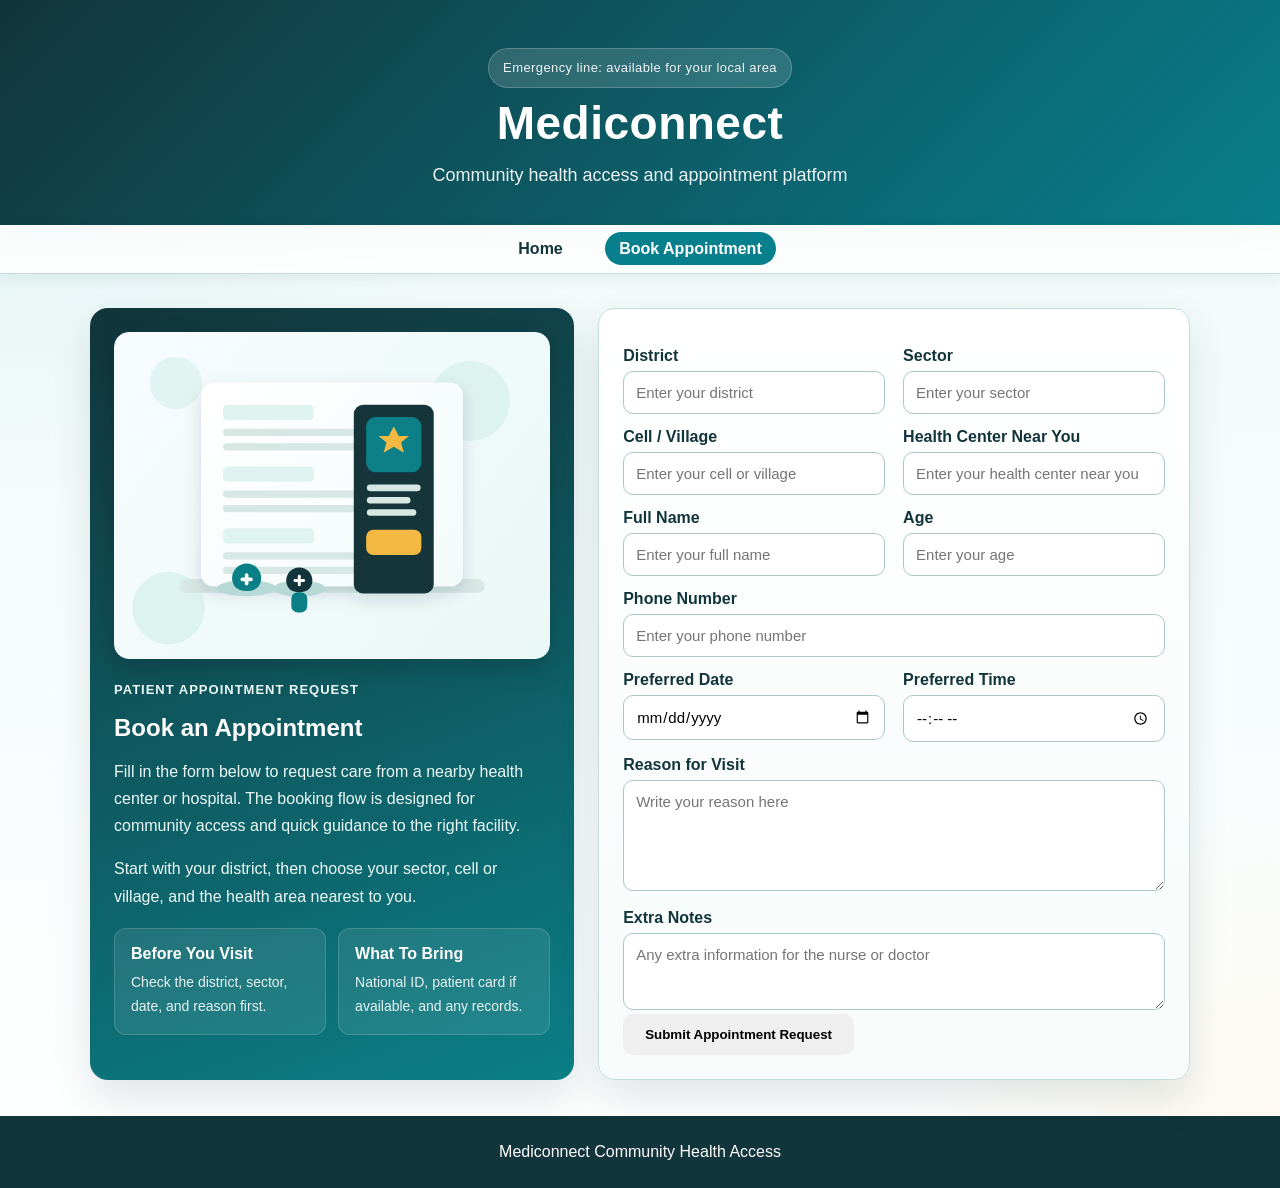
==== appointment.html @ f45f8a51 "Mediconnect final website" ====
<!DOCTYPE html>
<html lang="en">
<head>
  <meta charset="UTF-8">
  <meta name="viewport" content="width=device-width, initial-scale=1.0">
  <title>Mediconnect | Book Appointment</title>
  <link rel="stylesheet" href="style.css">
</head>
<body>
  <header class="site-header">
    <div class="header-top">
      <p class="emergency-line">Emergency line: available for your local area</p>
      <h1>Mediconnect</h1>
      <p>Community health access and appointment platform</p>
    </div>
  </header>

  <nav class="site-nav">
    <a href="index.html">Home</a>
    <a href="appointment.html" class="active">Book Appointment</a>
  </nav>

  <main>
    <section class="form-layout">
      <div class="form-visual">
        <img src="assets/appointment-medical.svg" alt="Appointment illustration" class="form-image">
        <div class="form-note">
          <p class="tagline">Patient appointment request</p>
          <h2>Book an Appointment</h2>
          <p>
            Fill in the form below to request care from a nearby health center
            or hospital. The booking flow is designed for community access and
            quick guidance to the right facility.
          </p>
          <p>
            Start with your district, then choose your sector, cell or village,
            and the health area nearest to you.
          </p>
          <div class="small-panels">
            <div class="small-panel">
              <h3>Before You Visit</h3>
              <p>Check the district, sector, date, and reason first.</p>
            </div>
            <div class="small-panel">
              <h3>What To Bring</h3>
              <p>National ID, patient card if available, and any records.</p>
            </div>
          </div>
        </div>
      </div>

      <form class="booking-form">
        <div class="form-row">
          <div>
            <label for="district">District</label>
            <input id="district" name="district" type="text" placeholder="Enter your district">
          </div>

          <div>
            <label for="sector">Sector</label>
            <input id="sector" name="sector" type="text" placeholder="Enter your sector">
          </div>
        </div>

        <div class="form-row">
          <div>
            <label for="cell">Cell / Village</label>
            <input id="cell" name="cell" type="text" placeholder="Enter your cell or village">
          </div>

          <div>
            <label for="area">Health Center Near You</label>
            <input id="area" name="area" type="text" placeholder="Enter your health center near you">
          </div>
        </div>

        <div class="form-row">
          <div>
            <label for="fullname">Full Name</label>
            <input id="fullname" name="fullname" type="text" placeholder="Enter your full name">
          </div>

          <div>
            <label for="age">Age</label>
            <input id="age" name="age" type="number" min="0" step="1" placeholder="Enter your age">
          </div>
        </div>

        <label for="phone">Phone Number</label>
        <input id="phone" name="phone" type="tel" placeholder="Enter your phone number">

        <div class="form-row">
          <div>
            <label for="date">Preferred Date</label>
            <input id="date" name="date" type="date">
          </div>

          <div>
            <label for="time">Preferred Time</label>
            <input id="time" name="time" type="time">
          </div>
        </div>

        <label for="reason">Reason for Visit</label>
        <textarea id="reason" name="reason" rows="5" placeholder="Write your reason here"></textarea>

        <label for="notes">Extra Notes</label>
        <textarea id="notes" name="notes" rows="3" placeholder="Any extra information for the nurse or doctor"></textarea>

        <button type="submit">Submit Appointment Request</button>
      </form>
    </section>
  </main>

  <footer>
    <p>Mediconnect Community Health Access</p>
  </footer>
</body>
</html>
---- style.css ----
:root {
  --primary: #087f8c;
  --primary-dark: #12343b;
  --accent: #f4b942;
  --page-bg: #edf8f7;
  --soft-bg: #f7fcfb;
  --border: #c7dddd;
  --text: #1d2f33;
  --muted: #53686c;
  --white: #ffffff;
  --shadow: 0 18px 40px rgba(18, 52, 59, 0.12);
}

* {
  box-sizing: border-box;
}

html {
  scroll-behavior: smooth;
}

body {
  margin: 0;
  font-family: Arial, sans-serif;
  color: var(--text);
  background:
    radial-gradient(circle at top left, rgba(8, 127, 140, 0.08), transparent 30%),
    radial-gradient(circle at bottom right, rgba(244, 185, 66, 0.08), transparent 22%),
    linear-gradient(180deg, #eefaf9 0%, #ffffff 100%);
}

.site-header {
  background: linear-gradient(135deg, var(--primary-dark), var(--primary));
  color: var(--white);
  text-align: center;
  padding: 38px 20px 34px;
  box-shadow: 0 12px 30px rgba(18, 52, 59, 0.16);
}

.header-top {
  width: 90%;
  max-width: 1100px;
  margin: auto;
}

.site-header h1 {
  margin: 8px 0 0;
  font-size: 46px;
  letter-spacing: 0.5px;
}

.site-header p {
  margin: 10px 0 0;
  font-size: 18px;
  color: rgba(255, 255, 255, 0.92);
}

.emergency-line {
  display: inline-block;
  margin: 0;
  padding: 8px 14px;
  background: rgba(255, 255, 255, 0.14);
  border: 1px solid rgba(255, 255, 255, 0.2);
  border-radius: 999px;
  font-size: 13px !important;
  letter-spacing: 0.4px;
}

.site-nav {
  background: rgba(255, 255, 255, 0.86);
  backdrop-filter: blur(10px);
  border-bottom: 1px solid var(--border);
  text-align: center;
  padding: 15px;
  box-shadow: 0 4px 14px rgba(18, 52, 59, 0.08);
  position: sticky;
  top: 0;
  z-index: 10;
}

.site-nav a {
  color: var(--primary-dark);
  text-decoration: none;
  font-weight: bold;
  margin: 0 12px;
  padding: 8px 14px;
  border-radius: 20px;
  transition: background-color 0.2s ease, color 0.2s ease;
}

.site-nav a:hover,
.site-nav .active {
  color: var(--white);
  background: var(--primary);
}

main {
  width: 90%;
  max-width: 1100px;
  margin: 34px auto;
}

.hero {
  display: grid;
  grid-template-columns: 1.5fr 1fr;
  gap: 24px;
  align-items: stretch;
  margin-bottom: 28px;
}

.hero-text,
.hero-box,
.content-section,
.form-section {
  background: var(--white);
  border: 1px solid var(--border);
  border-radius: 18px;
  box-shadow: var(--shadow);
}

.hero-text {
  padding: 36px;
}

.hero-text h2 {
  font-size: 38px;
  line-height: 1.12;
  margin: 0 0 18px;
  color: var(--primary-dark);
}

.hero-text p {
  font-size: 16px;
}

.hero-box {
  padding: 24px;
  border-radius: 18px;
  background: linear-gradient(160deg, #12343b, #0b7f86);
  color: var(--white);
}

.hero-image {
  width: 100%;
  display: block;
  border-radius: 14px;
  margin-bottom: 18px;
  box-shadow: 0 10px 24px rgba(0, 0, 0, 0.18);
}

.hero-box h3 {
  margin: 0 0 12px;
  font-size: 24px;
}

.hero-box ul {
  margin: 0;
  padding-left: 20px;
  line-height: 1.9;
}

.hero-box li {
  color: #f1fbfa;
}

.tagline {
  color: var(--primary);
  font-weight: bold;
  text-transform: uppercase;
  font-size: 13px;
  letter-spacing: 1px;
}

.hero-actions {
  display: flex;
  gap: 12px;
  flex-wrap: wrap;
  margin-top: 22px;
}

p {
  line-height: 1.7;
  color: var(--muted);
}

.button,
.secondary-button,
button {
  display: inline-block;
  border: none;
  border-radius: 10px;
  padding: 13px 22px;
  font-weight: bold;
  text-decoration: none;
  cursor: pointer;
  transition: transform 0.15s ease, background-color 0.2s ease, color 0.2s ease, box-shadow 0.2s ease;
}

.button {
  background: var(--primary);
  color: var(--white);
  box-shadow: 0 10px 20px rgba(8, 127, 140, 0.22);
}

.secondary-button {
  background: transparent;
  color: var(--primary-dark);
  border: 1px solid var(--border);
}

.button:hover,
button:hover,
.secondary-button:hover {
  transform: translateY(-1px);
}

.button:hover,
button:hover {
  background: var(--primary-dark);
  color: var(--white);
  box-shadow: 0 12px 22px rgba(18, 52, 59, 0.18);
}

.secondary-button:hover {
  background: var(--soft-bg);
}

.cards-section,
.content-section,
.form-section {
  padding: 30px;
  margin-bottom: 28px;
}

.cards-section h2,
.content-section h2 {
  margin-top: 0;
}

.card-grid {
  display: grid;
  grid-template-columns: repeat(3, 1fr);
  gap: 18px;
}

.info-card {
  background: linear-gradient(180deg, var(--soft-bg), #ffffff);
  border: 1px solid var(--border);
  border-left: 5px solid var(--primary);
  border-radius: 14px;
  padding: 20px;
  box-shadow: 0 10px 24px rgba(18, 52, 59, 0.06);
}

.info-card h3 {
  margin-top: 0;
  color: var(--primary-dark);
}

.steps-grid,
.care-grid,
.help-grid,
.tip-grid,
.notice-grid {
  display: grid;
  grid-template-columns: repeat(3, 1fr);
  gap: 18px;
  margin-top: 18px;
}

.tip-grid {
  grid-template-columns: repeat(4, 1fr);
}

.steps-grid {
  grid-template-columns: repeat(4, 1fr);
}

.care-grid {
  grid-template-columns: repeat(4, 1fr);
}

.help-card,
.step-card,
.care-card,
.tip-card,
.notice-card {
  background: linear-gradient(180deg, var(--soft-bg), #ffffff);
  border: 1px solid var(--border);
  border-radius: 14px;
  padding: 20px;
  box-shadow: 0 10px 24px rgba(18, 52, 59, 0.06);
}

.step-card {
  position: relative;
  padding-top: 22px;
}

.step-card span {
  display: inline-flex;
  width: 34px;
  height: 34px;
  align-items: center;
  justify-content: center;
  border-radius: 50%;
  background: var(--primary);
  color: var(--white);
  font-weight: bold;
  margin-bottom: 14px;
}

.care-card {
  border-top: 4px solid var(--accent);
}

.help-card.accent {
  background: linear-gradient(160deg, #12343b, #0b7f86);
  color: var(--white);
}

.help-label {
  margin: 0 0 10px;
  text-transform: uppercase;
  letter-spacing: 0.6px;
  font-size: 12px;
  font-weight: bold;
  color: var(--accent);
}

.help-card.accent .help-label,
.help-card.accent h3,
.help-card.accent p {
  color: var(--white);
}

.category-row {
  display: flex;
  flex-wrap: wrap;
  gap: 12px;
  margin-top: 18px;
}

.category-pill {
  padding: 11px 16px;
  border-radius: 999px;
  background: var(--soft-bg);
  border: 1px solid var(--border);
  color: var(--primary-dark);
  font-weight: bold;
}

.faq-list {
  display: grid;
  gap: 12px;
  margin-top: 18px;
}

.faq-list details {
  background: var(--soft-bg);
  border: 1px solid var(--border);
  border-radius: 12px;
  padding: 16px 18px;
}

.faq-list summary {
  cursor: pointer;
  font-weight: bold;
  color: var(--primary-dark);
}

.faq-list p {
  margin-bottom: 0;
}

.contact-strip {
  display: grid;
  grid-template-columns: 1fr 1fr;
  gap: 18px;
  background: linear-gradient(135deg, #12343b, #0b7f86);
  color: var(--white);
  padding: 30px;
  border-radius: 18px;
  margin-bottom: 28px;
  box-shadow: var(--shadow);
}

.contact-strip h2,
.contact-strip p {
  color: var(--white);
}

table {
  width: 100%;
  border-collapse: collapse;
  margin-top: 15px;
  background: var(--white);
  overflow: hidden;
  border-radius: 12px;
}

th {
  background: var(--primary);
  color: var(--white);
}

th,
td {
  border: 1px solid var(--border);
  padding: 12px;
  text-align: left;
  vertical-align: top;
}

tr:nth-child(even) {
  background: var(--soft-bg);
}

.form-layout {
  display: grid;
  grid-template-columns: 0.9fr 1.1fr;
  gap: 24px;
}

.form-visual {
  background: linear-gradient(160deg, #12343b, #0b7f86);
  border-radius: 18px;
  padding: 24px;
  color: var(--white);
  box-shadow: var(--shadow);
}

.form-image {
  width: 100%;
  display: block;
  margin-bottom: 20px;
  border-radius: 14px;
  box-shadow: 0 10px 24px rgba(0, 0, 0, 0.18);
}

.form-note h2 {
  color: var(--white);
  margin: 0 0 12px;
}

.form-note p {
  color: #edf9f8;
}

.small-panels {
  display: grid;
  grid-template-columns: 1fr 1fr;
  gap: 12px;
  margin-top: 18px;
}

.small-panel {
  background: rgba(255, 255, 255, 0.09);
  border: 1px solid rgba(255, 255, 255, 0.15);
  border-radius: 12px;
  padding: 16px;
}

.small-panel h3 {
  margin: 0 0 8px;
  color: var(--white);
  font-size: 16px;
}

.small-panel p {
  margin: 0;
  color: rgba(255, 255, 255, 0.9);
  font-size: 14px;
}

.booking-form {
  margin-top: 0;
  background: linear-gradient(180deg, #ffffff, var(--soft-bg));
  padding: 24px;
  border-radius: 16px;
  border: 1px solid var(--border);
  box-shadow: var(--shadow);
}

.form-row {
  display: grid;
  grid-template-columns: 1fr 1fr;
  gap: 18px;
}

label {
  display: block;
  margin: 14px 0 6px;
  color: var(--primary-dark);
  font-weight: bold;
}

input,
select,
textarea {
  width: 100%;
  border: 1px solid #a9c8c8;
  border-radius: 10px;
  padding: 12px;
  font-family: Arial, sans-serif;
  font-size: 15px;
  background: var(--white);
}

input:focus,
select:focus,
textarea:focus {
  outline: none;
  border-color: var(--primary);
  box-shadow: 0 0 0 3px rgba(8, 127, 140, 0.12);
}

footer {
  background: var(--primary-dark);
  color: var(--white);
  text-align: center;
  padding: 22px;
  margin-top: 36px;
}

footer p {
  color: var(--white);
  margin: 0;
}

@media (max-width: 900px) {
  .hero,
  .card-grid,
  .steps-grid,
  .care-grid,
  .help-grid,
  .tip-grid,
  .notice-grid,
  .form-layout,
  .contact-strip,
  .small-panels,
  .form-row {
    grid-template-columns: 1fr;
  }

  .hero-text h2 {
    font-size: 30px;
  }

  .site-header h1 {
    font-size: 36px;
  }
}

@media (max-width: 600px) {
  main {
    width: 94%;
  }

  .hero-text,
  .hero-box,
  .cards-section,
  .content-section,
  .form-section,
  .booking-form,
  .form-visual,
  .contact-strip {
    padding: 18px;
  }

  .site-nav a {
    display: inline-block;
    margin: 6px 6px;
  }

  table {
    font-size: 13px;
  }

  th,
  td {
    padding: 8px;
  }
}
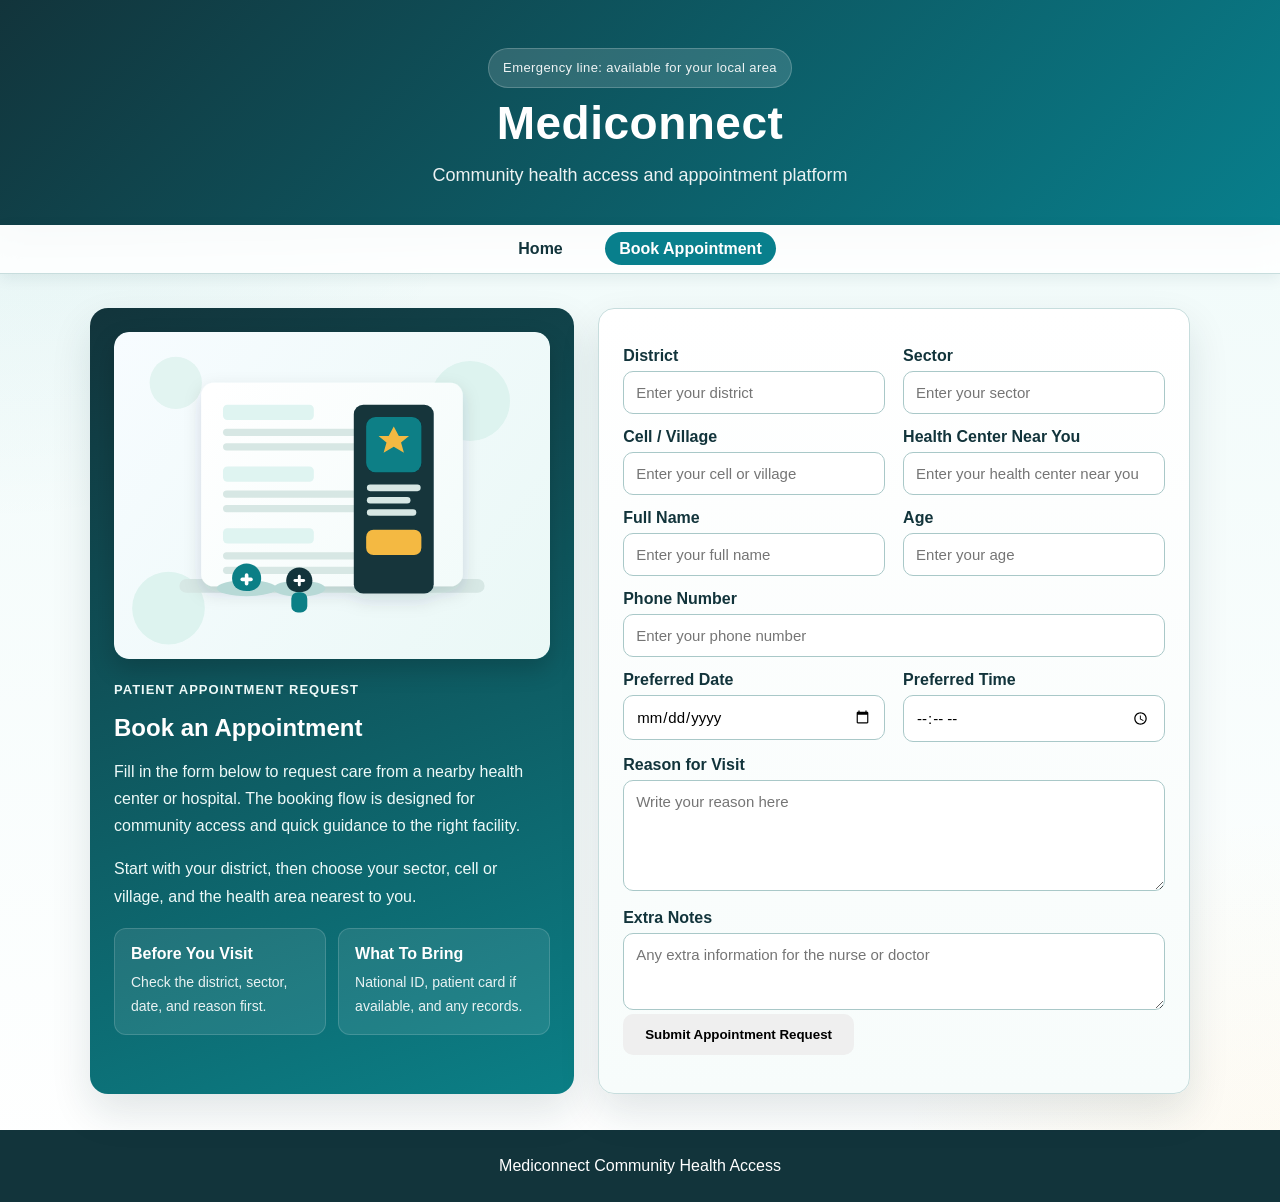
==== commit 83152be5: "Add appointment form validation" ====
--- a/appointment.html
+++ b/appointment.html
@@ -49,65 +49,66 @@
         </div>
       </div>
 
-      <form class="booking-form">
+      <form id="appointmentForm" class="booking-form">
         <div class="form-row">
           <div>
             <label for="district">District</label>
-            <input id="district" name="district" type="text" placeholder="Enter your district">
+            <input id="district" name="district" type="text" placeholder="Enter your district" required>
           </div>
 
           <div>
             <label for="sector">Sector</label>
-            <input id="sector" name="sector" type="text" placeholder="Enter your sector">
+            <input id="sector" name="sector" type="text" placeholder="Enter your sector" required>
           </div>
         </div>
 
         <div class="form-row">
           <div>
             <label for="cell">Cell / Village</label>
-            <input id="cell" name="cell" type="text" placeholder="Enter your cell or village">
+            <input id="cell" name="cell" type="text" placeholder="Enter your cell or village" required>
           </div>
 
           <div>
             <label for="area">Health Center Near You</label>
-            <input id="area" name="area" type="text" placeholder="Enter your health center near you">
+            <input id="area" name="area" type="text" placeholder="Enter your health center near you" required>
           </div>
         </div>
 
         <div class="form-row">
           <div>
             <label for="fullname">Full Name</label>
-            <input id="fullname" name="fullname" type="text" placeholder="Enter your full name">
+            <input id="fullname" name="fullname" type="text" placeholder="Enter your full name" required>
           </div>
 
           <div>
             <label for="age">Age</label>
-            <input id="age" name="age" type="number" min="0" step="1" placeholder="Enter your age">
+            <input id="age" name="age" type="number" min="1" max="120" step="1" placeholder="Enter your age" required>
           </div>
         </div>
 
         <label for="phone">Phone Number</label>
-        <input id="phone" name="phone" type="tel" placeholder="Enter your phone number">
+        <input id="phone" name="phone" type="tel" placeholder="Enter your phone number" required>
 
         <div class="form-row">
           <div>
             <label for="date">Preferred Date</label>
-            <input id="date" name="date" type="date">
+            <input id="date" name="date" type="date" required>
           </div>
 
           <div>
             <label for="time">Preferred Time</label>
-            <input id="time" name="time" type="time">
+            <input id="time" name="time" type="time" required>
           </div>
         </div>
 
         <label for="reason">Reason for Visit</label>
-        <textarea id="reason" name="reason" rows="5" placeholder="Write your reason here"></textarea>
+        <textarea id="reason" name="reason" rows="5" placeholder="Write your reason here" required></textarea>
 
         <label for="notes">Extra Notes</label>
         <textarea id="notes" name="notes" rows="3" placeholder="Any extra information for the nurse or doctor"></textarea>
 
         <button type="submit">Submit Appointment Request</button>
+        <p id="formMessage" class="form-message" aria-live="polite"></p>
       </form>
     </section>
   </main>
@@ -115,5 +116,6 @@
   <footer>
     <p>Mediconnect Community Health Access</p>
   </footer>
+  <script src="script.js"></script>
 </body>
 </html>
--- a/style.css
+++ b/style.css
@@ -480,6 +480,11 @@
   border-radius: 16px;
   border: 1px solid var(--border);
   box-shadow: var(--shadow);
+}
+
+.form-message {
+  margin: 14px 0 0;
+  font-weight: bold;
 }
 
 .form-row {
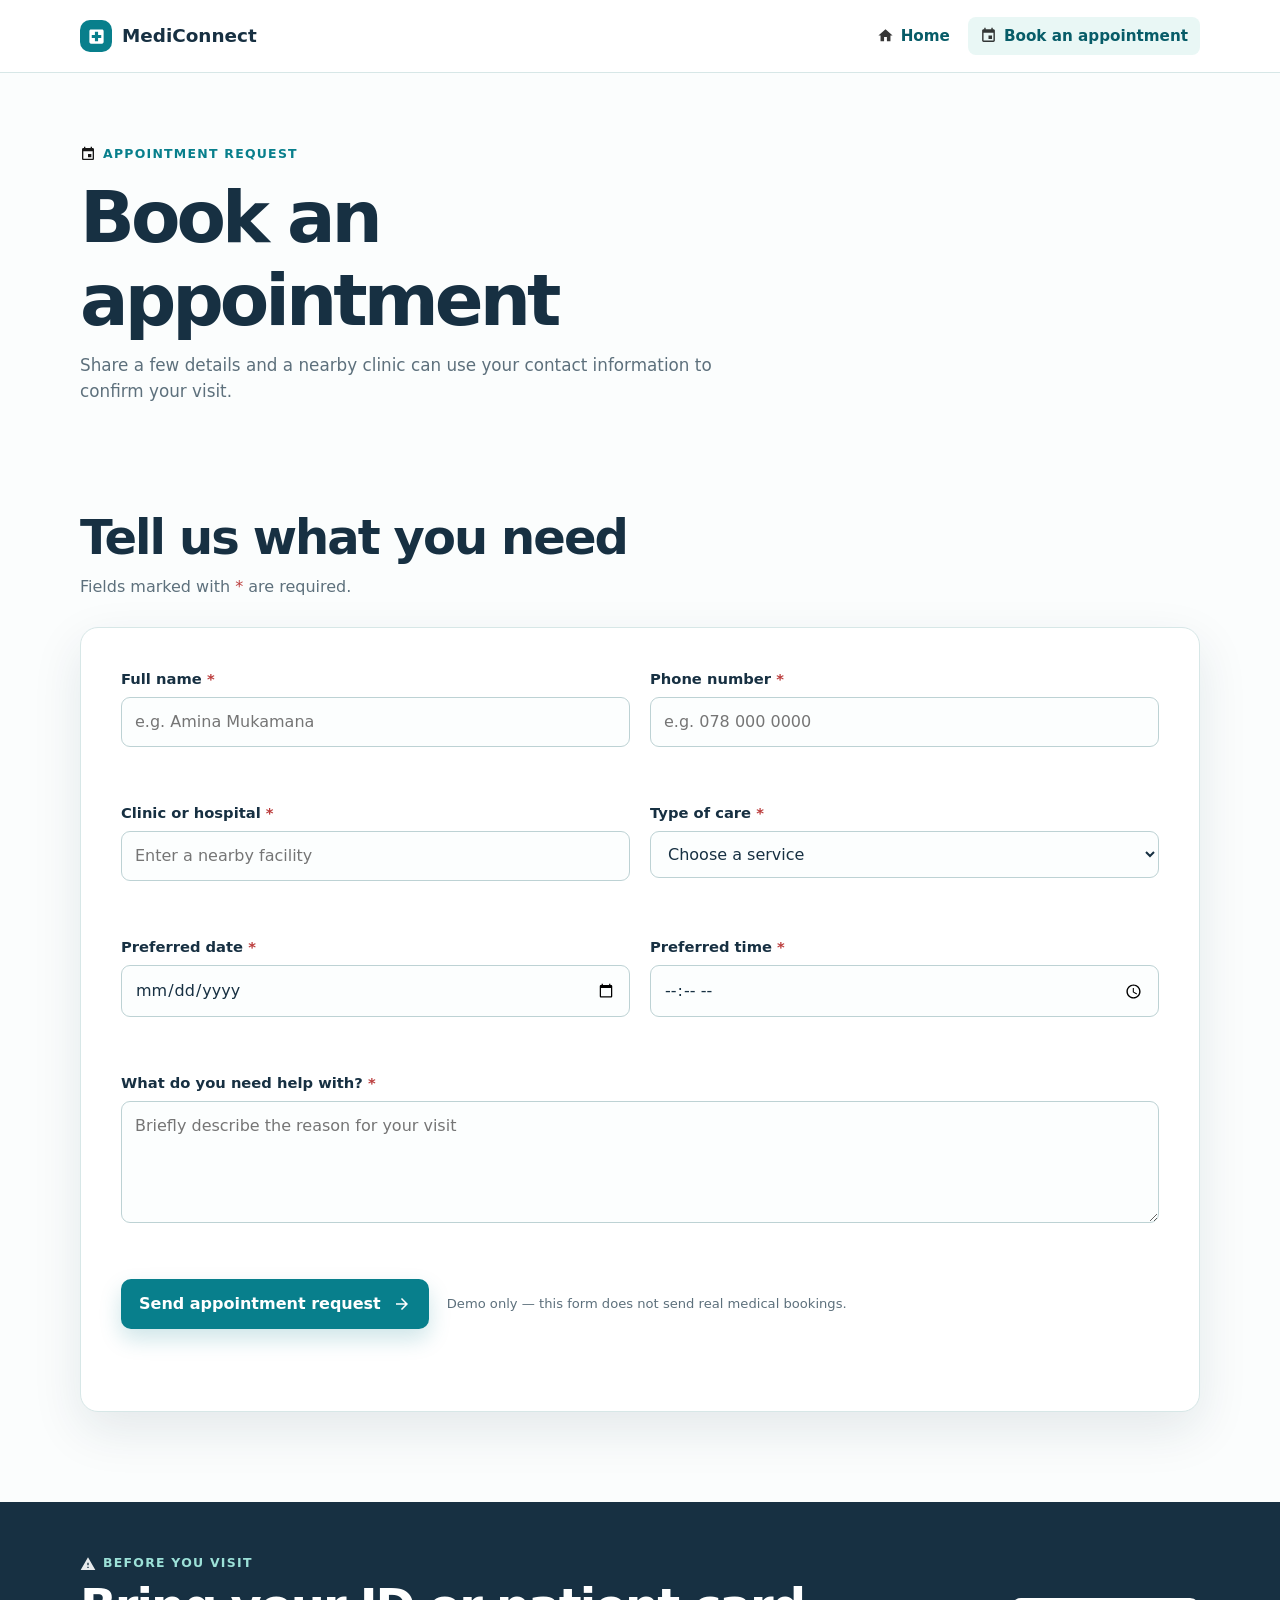
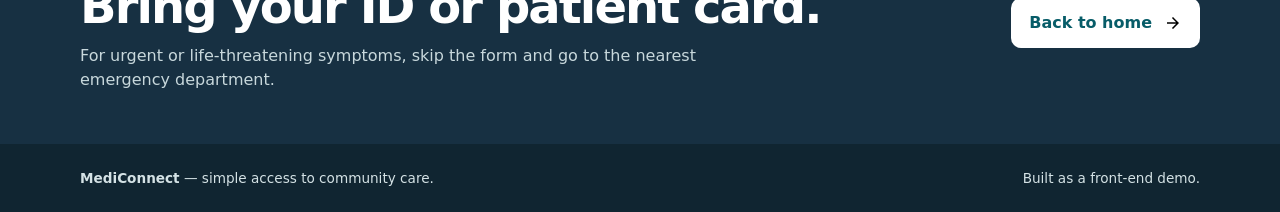
==== commit ea5a364d: "Initial commit" ====
--- a/appointment.html
+++ b/appointment.html
@@ -3,119 +3,149 @@
 <head>
   <meta charset="UTF-8">
   <meta name="viewport" content="width=device-width, initial-scale=1.0">
-  <title>Mediconnect | Book Appointment</title>
+  <meta name="description" content="Request a community healthcare appointment with MediConnect.">
+  <title>MediConnect | Book an appointment</title>
   <link rel="stylesheet" href="style.css">
 </head>
 <body>
   <header class="site-header">
-    <div class="header-top">
-      <p class="emergency-line">Emergency line: available for your local area</p>
-      <h1>Mediconnect</h1>
-      <p>Community health access and appointment platform</p>
-    </div>
+    <nav class="nav container" aria-label="Main navigation">
+      <a class="brand" href="index.html" aria-label="MediConnect home">
+        <span class="brand-mark" aria-hidden="true"><img src="assets/icons/medical.svg" alt="" class="brand-icon"></span>
+        <span>MediConnect</span>
+      </a>
+      <div class="nav-actions">
+        <a class="nav-link" href="index.html"><img src="assets/icons/home.svg" alt="" class="nav-icon">Home</a>
+        <a class="nav-link active" href="appointment.html" aria-current="page"><img src="assets/icons/calendar.svg" alt="" class="nav-icon">Book an appointment</a>
+      </div>
+    </nav>
   </header>
 
-  <nav class="site-nav">
-    <a href="index.html">Home</a>
-    <a href="appointment.html" class="active">Book Appointment</a>
-  </nav>
+  <main>
+    <section class="page-intro container">
+      <p class="eyebrow"><img src="assets/icons/calendar.svg" alt="" class="eyebrow-icon">Appointment request</p>
+      <h1>Book an appointment</h1>
+      <p>Share a few details and a nearby clinic can use your contact information to confirm your visit.</p>
+    </section>
 
-  <main>
-    <section class="form-layout">
-      <div class="form-visual">
-        <img src="assets/appointment-medical.svg" alt="Appointment illustration" class="form-image">
-        <div class="form-note">
-          <p class="tagline">Patient appointment request</p>
-          <h2>Book an Appointment</h2>
-          <p>
-            Fill in the form below to request care from a nearby health center
-            or hospital. The booking flow is designed for community access and
-            quick guidance to the right facility.
-          </p>
-          <p>
-            Start with your district, then choose your sector, cell or village,
-            and the health area nearest to you.
-          </p>
-          <div class="small-panels">
-            <div class="small-panel">
-              <h3>Before You Visit</h3>
-              <p>Check the district, sector, date, and reason first.</p>
-            </div>
-            <div class="small-panel">
-              <h3>What To Bring</h3>
-              <p>National ID, patient card if available, and any records.</p>
-            </div>
-          </div>
-        </div>
+    <section class="booking-section container" aria-labelledby="booking-title">
+      <div class="section-heading">
+        <h2 id="booking-title">Tell us what you need</h2>
+        <p>Fields marked with <span aria-hidden="true">*</span> are required.</p>
       </div>
 
-      <form id="appointmentForm" class="booking-form">
-        <div class="form-row">
-          <div>
-            <label for="district">District</label>
-            <input id="district" name="district" type="text" placeholder="Enter your district" required>
+      <form id="appointmentForm" class="booking-form" novalidate>
+        <div class="form-grid">
+          <div class="field">
+            <label for="fullName">Full name <span aria-hidden="true">*</span></label>
+            <input id="fullName" name="fullName" type="text" autocomplete="name" placeholder="e.g. Amina Mukamana" required>
+            <span class="error-text"></span>
           </div>
 
-          <div>
-            <label for="sector">Sector</label>
-            <input id="sector" name="sector" type="text" placeholder="Enter your sector" required>
+          <div class="field">
+            <label for="phone">Phone number <span aria-hidden="true">*</span></label>
+            <input id="phone" name="phone" type="tel" autocomplete="tel" placeholder="e.g. 078 000 0000" required>
+            <span class="error-text"></span>
+          </div>
+
+          <div class="field">
+            <label for="facility">Clinic or hospital <span aria-hidden="true">*</span></label>
+            <input id="facility" name="facility" type="text" placeholder="Enter a nearby facility" required>
+            <span class="error-text"></span>
+          </div>
+
+          <div class="field">
+            <label for="service">Type of care <span aria-hidden="true">*</span></label>
+            <select id="service" name="service" required>
+              <option value="">Choose a service</option>
+              <option>General consultation</option>
+              <option>Child health</option>
+              <option>Maternal care</option>
+              <option>Vaccination</option>
+              <option>Follow-up visit</option>
+            </select>
+            <span class="error-text"></span>
+          </div>
+
+          <div class="field">
+            <label for="date">Preferred date <span aria-hidden="true">*</span></label>
+            <input id="date" name="date" type="date" required>
+            <span class="error-text"></span>
+          </div>
+
+          <div class="field">
+            <label for="time">Preferred time <span aria-hidden="true">*</span></label>
+            <input id="time" name="time" type="time" required>
+            <span class="error-text"></span>
           </div>
         </div>
 
-        <div class="form-row">
-          <div>
-            <label for="cell">Cell / Village</label>
-            <input id="cell" name="cell" type="text" placeholder="Enter your cell or village" required>
-          </div>
-
-          <div>
-            <label for="area">Health Center Near You</label>
-            <input id="area" name="area" type="text" placeholder="Enter your health center near you" required>
-          </div>
+        <div class="field">
+          <label for="reason">What do you need help with? <span aria-hidden="true">*</span></label>
+          <textarea id="reason" name="reason" rows="4" placeholder="Briefly describe the reason for your visit" required></textarea>
+          <span class="error-text"></span>
         </div>
 
-        <div class="form-row">
-          <div>
-            <label for="fullname">Full Name</label>
-            <input id="fullname" name="fullname" type="text" placeholder="Enter your full name" required>
-          </div>
+        <div class="form-footer">
+          <button class="button button-primary" type="submit">Send appointment request <img src="assets/icons/arrow.svg" alt="" class="button-icon"></button>
+          <p class="demo-note">Demo only — this form does not send real medical bookings.</p>
+        </div>
+        <p id="formMessage" class="form-message" role="status" aria-live="polite"></p>
+      </form>
+    </section>
 
-          <div>
-            <label for="age">Age</label>
-            <input id="age" name="age" type="number" min="1" max="120" step="1" placeholder="Enter your age" required>
-          </div>
+    <section class="help-section" aria-labelledby="help-title">
+      <div class="container help-content">
+        <div>
+          <p class="eyebrow"><img src="assets/icons/warning.svg" alt="" class="eyebrow-icon">Before you visit</p>
+          <h2 id="help-title">Bring your ID or patient card.</h2>
+          <p>For urgent or life-threatening symptoms, skip the form and go to the nearest emergency department.</p>
         </div>
-
-        <label for="phone">Phone Number</label>
-        <input id="phone" name="phone" type="tel" placeholder="Enter your phone number" required>
-
-        <div class="form-row">
-          <div>
-            <label for="date">Preferred Date</label>
-            <input id="date" name="date" type="date" required>
-          </div>
-
-          <div>
-            <label for="time">Preferred Time</label>
-            <input id="time" name="time" type="time" required>
-          </div>
-        </div>
-
-        <label for="reason">Reason for Visit</label>
-        <textarea id="reason" name="reason" rows="5" placeholder="Write your reason here" required></textarea>
-
-        <label for="notes">Extra Notes</label>
-        <textarea id="notes" name="notes" rows="3" placeholder="Any extra information for the nurse or doctor"></textarea>
-
-        <button type="submit">Submit Appointment Request</button>
-        <p id="formMessage" class="form-message" aria-live="polite"></p>
-      </form>
+        <a class="button button-light" href="index.html">Back to home <img src="assets/icons/arrow.svg" alt="" class="button-icon"></a>
+      </div>
     </section>
   </main>
 
-  <footer>
-    <p>Mediconnect Community Health Access</p>
+  <footer class="site-footer">
+    <div class="container footer-content">
+      <p><strong>MediConnect</strong> — simple access to community care.</p>
+      <p>Built as a front-end demo.</p>
+    </div>
   </footer>
+
+  <div id="successModal" class="modal" role="dialog" aria-modal="true" aria-labelledby="modalTitle" hidden>
+    <div class="modal-backdrop"></div>
+    <div class="modal-content">
+      <div class="modal-header">
+        <div class="modal-success-icon">
+          <img src="assets/icons/check.svg" alt="Success" class="success-icon-svg">
+        </div>
+        <h2 id="modalTitle">Request Received!</h2>
+      </div>
+      <div class="modal-body">
+        <p>Thank you, <span id="summaryName" class="summary-highlight"></span>. Your appointment request has been recorded.</p>
+        <div class="appointment-summary">
+          <div class="summary-item">
+            <span class="summary-label">Clinic/Hospital</span>
+            <span class="summary-value" id="summaryFacility"></span>
+          </div>
+          <div class="summary-item">
+            <span class="summary-label">Type of Care</span>
+            <span class="summary-value" id="summaryService"></span>
+          </div>
+          <div class="summary-item">
+            <span class="summary-label">Date &amp; Time</span>
+            <span class="summary-value" id="summaryDateTime"></span>
+          </div>
+        </div>
+        <p class="modal-note">The clinic can use your phone number <strong id="summaryPhone"></strong> to contact and confirm your visit.</p>
+      </div>
+      <div class="modal-footer">
+        <button id="closeModalBtn" class="button button-primary" type="button">Got it</button>
+      </div>
+    </div>
+  </div>
+
   <script src="script.js"></script>
 </body>
 </html>
--- a/style.css
+++ b/style.css
@@ -1,14 +1,12 @@
 :root {
+  --ink: #173042;
+  --muted: #5d707c;
   --primary: #087f8c;
-  --primary-dark: #12343b;
-  --accent: #f4b942;
-  --page-bg: #edf8f7;
-  --soft-bg: #f7fcfb;
-  --border: #c7dddd;
-  --text: #1d2f33;
-  --muted: #53686c;
+  --primary-dark: #075c68;
+  --mint: #e9f7f5;
+  --line: #d7e7e7;
   --white: #ffffff;
-  --shadow: 0 18px 40px rgba(18, 52, 59, 0.12);
+  --shadow: 0 18px 50px rgba(23, 48, 66, 0.1);
 }
 
 * {
@@ -21,569 +19,751 @@
 
 body {
   margin: 0;
-  font-family: Arial, sans-serif;
-  color: var(--text);
-  background:
-    radial-gradient(circle at top left, rgba(8, 127, 140, 0.08), transparent 30%),
-    radial-gradient(circle at bottom right, rgba(244, 185, 66, 0.08), transparent 22%),
-    linear-gradient(180deg, #eefaf9 0%, #ffffff 100%);
+  color: var(--ink);
+  background: #fbfdfd;
+  font-family: Inter, ui-sans-serif, system-ui, -apple-system, BlinkMacSystemFont, "Segoe UI", sans-serif;
+  line-height: 1.5;
+}
+
+a {
+  color: inherit;
+}
+
+.container {
+  width: min(1120px, calc(100% - 40px));
+  margin: 0 auto;
 }
 
 .site-header {
-  background: linear-gradient(135deg, var(--primary-dark), var(--primary));
-  color: var(--white);
-  text-align: center;
-  padding: 38px 20px 34px;
-  box-shadow: 0 12px 30px rgba(18, 52, 59, 0.16);
-}
-
-.header-top {
-  width: 90%;
-  max-width: 1100px;
-  margin: auto;
-}
-
-.site-header h1 {
-  margin: 8px 0 0;
-  font-size: 46px;
-  letter-spacing: 0.5px;
-}
-
-.site-header p {
-  margin: 10px 0 0;
-  font-size: 18px;
-  color: rgba(255, 255, 255, 0.92);
-}
-
-.emergency-line {
-  display: inline-block;
-  margin: 0;
-  padding: 8px 14px;
-  background: rgba(255, 255, 255, 0.14);
-  border: 1px solid rgba(255, 255, 255, 0.2);
-  border-radius: 999px;
-  font-size: 13px !important;
-  letter-spacing: 0.4px;
-}
-
-.site-nav {
-  background: rgba(255, 255, 255, 0.86);
-  backdrop-filter: blur(10px);
-  border-bottom: 1px solid var(--border);
-  text-align: center;
-  padding: 15px;
-  box-shadow: 0 4px 14px rgba(18, 52, 59, 0.08);
-  position: sticky;
-  top: 0;
-  z-index: 10;
-}
-
-.site-nav a {
-  color: var(--primary-dark);
+  background: var(--white);
+  border-bottom: 1px solid var(--line);
+}
+
+.nav {
+  min-height: 72px;
+  display: flex;
+  align-items: center;
+  justify-content: space-between;
+  gap: 20px;
+}
+
+.nav-actions {
+  display: flex;
+  align-items: center;
+  justify-content: flex-end;
+  gap: 18px;
+}
+
+.brand {
+  display: inline-flex;
+  align-items: center;
+  gap: 10px;
+  color: var(--ink);
+  font-size: 1.15rem;
+  font-weight: 800;
   text-decoration: none;
-  font-weight: bold;
-  margin: 0 12px;
-  padding: 8px 14px;
-  border-radius: 20px;
-  transition: background-color 0.2s ease, color 0.2s ease;
-}
-
-.site-nav a:hover,
-.site-nav .active {
+}
+
+.brand-mark {
+  width: 32px;
+  height: 32px;
+  display: grid;
+  place-items: center;
+  border-radius: 10px;
   color: var(--white);
   background: var(--primary);
-}
-
-main {
-  width: 90%;
-  max-width: 1100px;
-  margin: 34px auto;
+  line-height: 1;
+}
+
+.brand-icon {
+  width: 19px;
+  height: 19px;
+  filter: brightness(0) invert(1);
+}
+
+.nav-link {
+  display: inline-flex;
+  align-items: center;
+  gap: 7px;
+  color: var(--primary-dark);
+  font-size: 0.95rem;
+  font-weight: 700;
+  text-decoration: none;
+}
+
+.nav-icon {
+  width: 17px;
+  height: 17px;
+  opacity: 0.78;
+}
+
+.nav-link:hover,
+.nav-link:focus-visible {
+  text-decoration: underline;
+}
+
+.nav-link.active {
+  padding: 8px 12px;
+  border-radius: 8px;
+  color: var(--primary-dark);
+  background: var(--mint);
+  text-decoration: none;
 }
 
 .hero {
   display: grid;
-  grid-template-columns: 1.5fr 1fr;
-  gap: 24px;
-  align-items: stretch;
-  margin-bottom: 28px;
-}
-
-.hero-text,
-.hero-box,
-.content-section,
-.form-section {
-  background: var(--white);
-  border: 1px solid var(--border);
-  border-radius: 18px;
-  box-shadow: var(--shadow);
+  grid-template-columns: minmax(0, 1.25fr) minmax(300px, 0.75fr);
+  align-items: center;
+  gap: 80px;
+  padding-top: 90px;
+  padding-bottom: 90px;
+}
+
+.eyebrow {
+  display: inline-flex;
+  align-items: center;
+  gap: 7px;
+  margin: 0 0 12px;
+  color: var(--primary);
+  font-size: 0.78rem;
+  font-weight: 800;
+  letter-spacing: 0.1em;
+  text-transform: uppercase;
+}
+
+.eyebrow-icon {
+  width: 16px;
+  height: 16px;
+  opacity: 0.9;
+}
+
+h1,
+h2,
+h3,
+p {
+  margin-top: 0;
+}
+
+h1,
+h2,
+h3 {
+  line-height: 1.15;
+}
+
+h1 {
+  max-width: 620px;
+  margin-bottom: 22px;
+  font-size: clamp(2.8rem, 7vw, 5.2rem);
+  letter-spacing: -0.055em;
+}
+
+h1 span {
+  color: var(--primary);
 }
 
 .hero-text {
-  padding: 36px;
-}
-
-.hero-text h2 {
-  font-size: 38px;
-  line-height: 1.12;
-  margin: 0 0 18px;
-  color: var(--primary-dark);
-}
-
-.hero-text p {
-  font-size: 16px;
-}
-
-.hero-box {
-  padding: 24px;
-  border-radius: 18px;
-  background: linear-gradient(160deg, #12343b, #0b7f86);
-  color: var(--white);
-}
-
-.hero-image {
-  width: 100%;
-  display: block;
-  border-radius: 14px;
-  margin-bottom: 18px;
-  box-shadow: 0 10px 24px rgba(0, 0, 0, 0.18);
-}
-
-.hero-box h3 {
-  margin: 0 0 12px;
-  font-size: 24px;
-}
-
-.hero-box ul {
-  margin: 0;
-  padding-left: 20px;
-  line-height: 1.9;
-}
-
-.hero-box li {
-  color: #f1fbfa;
-}
-
-.tagline {
-  color: var(--primary);
-  font-weight: bold;
-  text-transform: uppercase;
-  font-size: 13px;
-  letter-spacing: 1px;
-}
-
-.hero-actions {
-  display: flex;
+  max-width: 560px;
+  margin-bottom: 30px;
+  color: var(--muted);
+  font-size: 1.1rem;
+}
+
+.button {
+  display: inline-flex;
+  align-items: center;
+  justify-content: center;
   gap: 12px;
-  flex-wrap: wrap;
-  margin-top: 22px;
-}
-
-p {
-  line-height: 1.7;
-  color: var(--muted);
-}
-
-.button,
-.secondary-button,
-button {
-  display: inline-block;
-  border: none;
+  border: 0;
   border-radius: 10px;
-  padding: 13px 22px;
-  font-weight: bold;
+  padding: 13px 18px;
+  font: inherit;
+  font-weight: 800;
   text-decoration: none;
   cursor: pointer;
-  transition: transform 0.15s ease, background-color 0.2s ease, color 0.2s ease, box-shadow 0.2s ease;
-}
-
-.button {
+  transition: background 0.2s ease, box-shadow 0.2s ease, transform 0.2s ease;
+}
+
+.button:hover,
+.button:focus-visible {
+  transform: translateY(-2px);
+}
+
+.button-primary {
+  color: var(--white);
   background: var(--primary);
+  box-shadow: 0 10px 22px rgba(8, 127, 140, 0.2);
+}
+
+.button-primary:hover,
+.button-primary:focus-visible {
+  background: var(--primary-dark);
+}
+
+.button-light {
+  color: var(--primary-dark);
+  background: var(--white);
+}
+
+.button-icon {
+  width: 18px;
+  height: 18px;
+  object-fit: contain;
+}
+
+.button-primary .button-icon {
+  filter: brightness(0) invert(1);
+}
+
+.hero-card {
+  padding: 32px;
+  border-radius: 20px;
   color: var(--white);
-  box-shadow: 0 10px 20px rgba(8, 127, 140, 0.22);
-}
-
-.secondary-button {
-  background: transparent;
-  color: var(--primary-dark);
-  border: 1px solid var(--border);
-}
-
-.button:hover,
-button:hover,
-.secondary-button:hover {
-  transform: translateY(-1px);
-}
-
-.button:hover,
-button:hover {
-  background: var(--primary-dark);
-  color: var(--white);
-  box-shadow: 0 12px 22px rgba(18, 52, 59, 0.18);
-}
-
-.secondary-button:hover {
-  background: var(--soft-bg);
-}
-
-.cards-section,
-.content-section,
-.form-section {
-  padding: 30px;
+  background: linear-gradient(145deg, #075c68, #0b9298);
+  box-shadow: var(--shadow);
+}
+
+.card-icon {
+  width: 48px;
+  height: 48px;
+  display: grid;
+  place-items: center;
   margin-bottom: 28px;
-}
-
-.cards-section h2,
-.content-section h2 {
-  margin-top: 0;
-}
-
-.card-grid {
+  border-radius: 14px;
+  color: #075c68;
+  background: #b9ece5;
+}
+
+.card-icon-image {
+  width: 27px;
+  height: 27px;
+}
+}
+
+.hero-card h2 {
+  margin-bottom: 24px;
+  font-size: 1.8rem;
+}
+
+.benefits {
+  display: grid;
+  gap: 18px;
+  margin: 0;
+  padding: 0;
+  list-style: none;
+}
+
+.benefits li {
+  display: flex;
+  align-items: flex-start;
+  gap: 12px;
+  color: #eafafa;
+}
+
+.benefits li span,
+.benefit-icon {
+  flex: 0 0 auto;
+  color: #b9ece5;
+  font-weight: 900;
+}
+
+.benefit-icon {
+  width: 18px;
+  height: 18px;
+  filter: brightness(0) invert(1);
+}
+
+.steps-section {
+  padding: 64px 0;
+  background: var(--mint);
+}
+
+.steps-section h2,
+.booking-section h2,
+.help-section h2 {
+  margin-bottom: 28px;
+  font-size: clamp(2rem, 4vw, 3rem);
+  letter-spacing: -0.04em;
+}
+
+.steps {
   display: grid;
   grid-template-columns: repeat(3, 1fr);
-  gap: 18px;
-}
-
-.info-card {
-  background: linear-gradient(180deg, var(--soft-bg), #ffffff);
-  border: 1px solid var(--border);
-  border-left: 5px solid var(--primary);
+  gap: 24px;
+}
+
+.step {
+  display: flex;
+  gap: 16px;
+  padding: 22px;
+  border: 1px solid var(--line);
   border-radius: 14px;
-  padding: 20px;
-  box-shadow: 0 10px 24px rgba(18, 52, 59, 0.06);
-}
-
-.info-card h3 {
-  margin-top: 0;
-  color: var(--primary-dark);
-}
-
-.steps-grid,
-.care-grid,
-.help-grid,
-.tip-grid,
-.notice-grid {
-  display: grid;
-  grid-template-columns: repeat(3, 1fr);
-  gap: 18px;
-  margin-top: 18px;
-}
-
-.tip-grid {
-  grid-template-columns: repeat(4, 1fr);
-}
-
-.steps-grid {
-  grid-template-columns: repeat(4, 1fr);
-}
-
-.care-grid {
-  grid-template-columns: repeat(4, 1fr);
-}
-
-.help-card,
-.step-card,
-.care-card,
-.tip-card,
-.notice-card {
-  background: linear-gradient(180deg, var(--soft-bg), #ffffff);
-  border: 1px solid var(--border);
-  border-radius: 14px;
-  padding: 20px;
-  box-shadow: 0 10px 24px rgba(18, 52, 59, 0.06);
-}
-
-.step-card {
-  position: relative;
-  padding-top: 22px;
-}
-
-.step-card span {
-  display: inline-flex;
+  background: var(--white);
+}
+
+.step-number {
   width: 34px;
   height: 34px;
-  align-items: center;
-  justify-content: center;
+  flex: 0 0 auto;
+  display: grid;
+  place-items: center;
   border-radius: 50%;
+  color: var(--white);
   background: var(--primary);
-  color: var(--white);
-  font-weight: bold;
-  margin-bottom: 14px;
-}
-
-.care-card {
-  border-top: 4px solid var(--accent);
-}
-
-.help-card.accent {
-  background: linear-gradient(160deg, #12343b, #0b7f86);
-  color: var(--white);
-}
-
-.help-label {
-  margin: 0 0 10px;
-  text-transform: uppercase;
-  letter-spacing: 0.6px;
-  font-size: 12px;
-  font-weight: bold;
-  color: var(--accent);
-}
-
-.help-card.accent .help-label,
-.help-card.accent h3,
-.help-card.accent p {
-  color: var(--white);
-}
-
-.category-row {
-  display: flex;
-  flex-wrap: wrap;
-  gap: 12px;
-  margin-top: 18px;
-}
-
-.category-pill {
-  padding: 11px 16px;
-  border-radius: 999px;
-  background: var(--soft-bg);
-  border: 1px solid var(--border);
-  color: var(--primary-dark);
-  font-weight: bold;
-}
-
-.faq-list {
+  font-weight: 800;
+}
+
+.step h3 {
+  margin-bottom: 8px;
+  font-size: 1.05rem;
+}
+
+.step p,
+.section-heading > p,
+.help-content p {
+  margin-bottom: 0;
+  color: var(--muted);
+}
+
+.cta-section {
+  padding-top: 90px;
+  padding-bottom: 90px;
+}
+
+.cta-card {
+  display: flex;
+  align-items: center;
+  justify-content: space-between;
+  gap: 30px;
+  padding: 38px;
+  border: 1px solid var(--line);
+  border-radius: 18px;
+  background: var(--mint);
+}
+
+.cta-card h2 {
+  max-width: 560px;
+  margin-bottom: 10px;
+  font-size: clamp(1.8rem, 4vw, 2.7rem);
+  letter-spacing: -0.04em;
+}
+
+.cta-card p:last-child {
+  max-width: 560px;
+  margin-bottom: 0;
+  color: var(--muted);
+}
+
+.page-intro {
+  padding-top: 72px;
+  padding-bottom: 16px;
+}
+
+.page-intro h1 {
+  margin-bottom: 12px;
+  font-size: clamp(2.8rem, 6vw, 4.5rem);
+}
+
+.page-intro > p:last-child {
+  max-width: 650px;
+  margin-bottom: 0;
+  color: var(--muted);
+  font-size: 1.05rem;
+}
+
+.booking-section {
+  padding-top: 90px;
+  padding-bottom: 90px;
+}
+
+.section-heading {
+  max-width: 650px;
+  margin-bottom: 28px;
+}
+
+.section-heading h2 {
+  margin-bottom: 10px;
+}
+
+.booking-form {
+  padding: clamp(22px, 5vw, 40px);
+  border: 1px solid var(--line);
+  border-radius: 18px;
+  background: var(--white);
+  box-shadow: var(--shadow);
+}
+
+.form-grid {
   display: grid;
-  gap: 12px;
-  margin-top: 18px;
-}
-
-.faq-list details {
-  background: var(--soft-bg);
-  border: 1px solid var(--border);
-  border-radius: 12px;
-  padding: 16px 18px;
-}
-
-.faq-list summary {
-  cursor: pointer;
-  font-weight: bold;
-  color: var(--primary-dark);
-}
-
-.faq-list p {
-  margin-bottom: 0;
-}
-
-.contact-strip {
-  display: grid;
-  grid-template-columns: 1fr 1fr;
-  gap: 18px;
-  background: linear-gradient(135deg, #12343b, #0b7f86);
-  color: var(--white);
-  padding: 30px;
-  border-radius: 18px;
-  margin-bottom: 28px;
-  box-shadow: var(--shadow);
-}
-
-.contact-strip h2,
-.contact-strip p {
-  color: var(--white);
-}
-
-table {
-  width: 100%;
-  border-collapse: collapse;
-  margin-top: 15px;
-  background: var(--white);
-  overflow: hidden;
-  border-radius: 12px;
-}
-
-th {
-  background: var(--primary);
-  color: var(--white);
-}
-
-th,
-td {
-  border: 1px solid var(--border);
-  padding: 12px;
-  text-align: left;
-  vertical-align: top;
-}
-
-tr:nth-child(even) {
-  background: var(--soft-bg);
-}
-
-.form-layout {
-  display: grid;
-  grid-template-columns: 0.9fr 1.1fr;
-  gap: 24px;
-}
-
-.form-visual {
-  background: linear-gradient(160deg, #12343b, #0b7f86);
-  border-radius: 18px;
-  padding: 24px;
-  color: var(--white);
-  box-shadow: var(--shadow);
-}
-
-.form-image {
-  width: 100%;
-  display: block;
-  margin-bottom: 20px;
-  border-radius: 14px;
-  box-shadow: 0 10px 24px rgba(0, 0, 0, 0.18);
-}
-
-.form-note h2 {
-  color: var(--white);
-  margin: 0 0 12px;
-}
-
-.form-note p {
-  color: #edf9f8;
-}
-
-.small-panels {
-  display: grid;
-  grid-template-columns: 1fr 1fr;
-  gap: 12px;
-  margin-top: 18px;
-}
-
-.small-panel {
-  background: rgba(255, 255, 255, 0.09);
-  border: 1px solid rgba(255, 255, 255, 0.15);
-  border-radius: 12px;
-  padding: 16px;
-}
-
-.small-panel h3 {
-  margin: 0 0 8px;
-  color: var(--white);
-  font-size: 16px;
-}
-
-.small-panel p {
-  margin: 0;
-  color: rgba(255, 255, 255, 0.9);
-  font-size: 14px;
-}
-
-.booking-form {
-  margin-top: 0;
-  background: linear-gradient(180deg, #ffffff, var(--soft-bg));
-  padding: 24px;
-  border-radius: 16px;
-  border: 1px solid var(--border);
-  box-shadow: var(--shadow);
-}
-
-.form-message {
-  margin: 14px 0 0;
-  font-weight: bold;
-}
-
-.form-row {
-  display: grid;
-  grid-template-columns: 1fr 1fr;
-  gap: 18px;
+  grid-template-columns: repeat(2, 1fr);
+  gap: 20px;
+}
+
+.field {
+  min-width: 0;
 }
 
 label {
   display: block;
-  margin: 14px 0 6px;
-  color: var(--primary-dark);
-  font-weight: bold;
+  margin-bottom: 7px;
+  font-size: 0.92rem;
+  font-weight: 750;
+}
+
+label span,
+.section-heading span {
+  color: #bb3c3c;
 }
 
 input,
 select,
 textarea {
   width: 100%;
-  border: 1px solid #a9c8c8;
-  border-radius: 10px;
-  padding: 12px;
-  font-family: Arial, sans-serif;
-  font-size: 15px;
-  background: var(--white);
+  border: 1px solid #bdd2d4;
+  border-radius: 9px;
+  padding: 12px 13px;
+  color: var(--ink);
+  background: #fcfefe;
+  font: inherit;
+}
+
+textarea {
+  resize: vertical;
 }
 
 input:focus,
 select:focus,
 textarea:focus {
-  outline: none;
+  outline: 3px solid rgba(8, 127, 140, 0.14);
   border-color: var(--primary);
-  box-shadow: 0 0 0 3px rgba(8, 127, 140, 0.12);
-}
-
-footer {
-  background: var(--primary-dark);
+}
+
+.booking-form > .field {
+  margin-top: 20px;
+}
+
+.form-footer {
+  display: flex;
+  align-items: center;
+  flex-wrap: wrap;
+  gap: 18px;
+  margin-top: 26px;
+}
+
+.demo-note {
+  margin: 0;
+  color: var(--muted);
+  font-size: 0.82rem;
+}
+
+.form-message {
+  min-height: 24px;
+  margin: 18px 0 0;
+  color: var(--primary-dark);
+  font-weight: 750;
+}
+
+.form-message.error {
+  color: #a12f2f;
+}
+
+.help-section {
   color: var(--white);
+  background: var(--ink);
+}
+
+.help-content {
+  display: flex;
+  align-items: center;
+  justify-content: space-between;
+  gap: 30px;
+  padding-top: 52px;
+  padding-bottom: 52px;
+}
+
+.help-content h2 {
+  margin-bottom: 10px;
+}
+
+.help-content p {
+  max-width: 680px;
+  color: #c8d8dc;
+}
+
+.help-content .eyebrow {
+  color: #9ce1d8;
+}
+
+.help-content .eyebrow-icon {
+  filter: brightness(0) invert(1);
+}
+
+.site-footer {
+  color: #d4e2e5;
+  background: #102531;
+}
+
+.footer-content {
+  display: flex;
+  justify-content: space-between;
+  gap: 20px;
+  padding-top: 24px;
+  padding-bottom: 24px;
+  font-size: 0.85rem;
+}
+
+.footer-content p {
+  margin: 0;
+}
+
+@media (max-width: 800px) {
+  .hero {
+    grid-template-columns: 1fr;
+    gap: 40px;
+    padding-top: 64px;
+    padding-bottom: 64px;
+  }
+
+  .steps,
+  .form-grid {
+    grid-template-columns: 1fr;
+  }
+
+  .cta-card {
+    align-items: flex-start;
+    flex-direction: column;
+  }
+
+  .help-content,
+  .footer-content {
+    align-items: flex-start;
+    flex-direction: column;
+  }
+}
+
+@media (max-width: 520px) {
+  .container {
+    width: min(100% - 28px, 1120px);
+  }
+
+  .nav {
+    min-height: 64px;
+  }
+
+  .nav-link {
+    font-size: 0.82rem;
+  }
+
+  .nav-actions {
+    gap: 8px;
+  }
+
+  .hero-card,
+  .booking-form {
+    padding: 22px;
+  }
+
+  .steps-section,
+  .booking-section,
+  .cta-section {
+    padding-top: 56px;
+    padding-bottom: 56px;
+  }
+}
+
+.field {
+  position: relative;
+  margin-bottom: 12px;
+}
+
+.error-text {
+  display: block;
+  margin-top: 5px;
+  font-size: 0.8rem;
+  color: #c92a2a;
+  min-height: 18px;
+  font-weight: 600;
+  opacity: 0;
+  transform: translateY(-5px);
+  transition: opacity 0.2s ease, transform 0.2s ease;
+}
+
+.field.invalid .error-text {
+  opacity: 1;
+  transform: translateY(0);
+}
+
+.field input, 
+.field select, 
+.field textarea {
+  transition: border-color 0.25s ease, box-shadow 0.25s ease, background-color 0.25s ease;
+}
+
+.field.invalid input,
+.field.invalid select,
+.field.invalid textarea {
+  border-color: #fa5252;
+  background-color: #fff5f5;
+}
+
+.field.invalid input:focus,
+.field.invalid select:focus,
+.field.invalid textarea:focus {
+  outline: 3px solid rgba(250, 82, 82, 0.14);
+}
+
+.field.valid input,
+.field.valid select,
+.field.valid textarea {
+  border-color: #087f8c;
+  background-color: #f4fbfb;
+}
+
+.modal {
+  position: fixed;
+  top: 0;
+  left: 0;
+  width: 100%;
+  height: 100%;
+  z-index: 1000;
+  display: flex;
+  align-items: center;
+  justify-content: center;
+  padding: 20px;
+}
+
+.modal[hidden] {
+  display: none !important;
+}
+
+.modal-backdrop {
+  position: absolute;
+  top: 0;
+  left: 0;
+  width: 100%;
+  height: 100%;
+  background: rgba(23, 48, 66, 0.5);
+  backdrop-filter: blur(4px);
+  animation: fadeIn 0.25s ease forwards;
+}
+
+.modal-content {
+  position: relative;
+  width: 100%;
+  max-width: 480px;
+  background: var(--white);
+  border-radius: 20px;
+  padding: 36px;
+  box-shadow: 0 24px 60px rgba(23, 48, 66, 0.18);
+  border: 1px solid var(--line);
+  z-index: 1001;
+  transform: scale(0.92) translateY(10px);
+  opacity: 0;
+  animation: modalSlideUp 0.35s cubic-bezier(0.34, 1.56, 0.64, 1) forwards;
+}
+
+@keyframes fadeIn {
+  from { opacity: 0; }
+  to { opacity: 1; }
+}
+
+@keyframes modalSlideUp {
+  to {
+    transform: scale(1) translateY(0);
+    opacity: 1;
+  }
+}
+
+.modal-header {
   text-align: center;
-  padding: 22px;
-  margin-top: 36px;
-}
-
-footer p {
-  color: var(--white);
+  margin-bottom: 22px;
+}
+
+.modal-success-icon {
+  width: 64px;
+  height: 64px;
+  border-radius: 50%;
+  background: var(--primary);
+  display: flex;
+  align-items: center;
+  justify-content: center;
+  margin: 0 auto 16px;
+  box-shadow: 0 8px 20px rgba(8, 127, 140, 0.25);
+}
+
+.success-icon-svg {
+  width: 30px;
+  height: 30px;
+  filter: brightness(0) invert(1);
+  animation: scalePop 0.45s cubic-bezier(0.175, 0.885, 0.32, 1.275) 0.12s both;
+}
+
+@keyframes scalePop {
+  from { transform: scale(0); }
+  to { transform: scale(1); }
+}
+
+.modal-header h2 {
+  font-size: 1.7rem;
   margin: 0;
-}
-
-@media (max-width: 900px) {
-  .hero,
-  .card-grid,
-  .steps-grid,
-  .care-grid,
-  .help-grid,
-  .tip-grid,
-  .notice-grid,
-  .form-layout,
-  .contact-strip,
-  .small-panels,
-  .form-row {
-    grid-template-columns: 1fr;
-  }
-
-  .hero-text h2 {
-    font-size: 30px;
-  }
-
-  .site-header h1 {
-    font-size: 36px;
-  }
-}
-
-@media (max-width: 600px) {
-  main {
-    width: 94%;
-  }
-
-  .hero-text,
-  .hero-box,
-  .cards-section,
-  .content-section,
-  .form-section,
-  .booking-form,
-  .form-visual,
-  .contact-strip {
-    padding: 18px;
-  }
-
-  .site-nav a {
-    display: inline-block;
-    margin: 6px 6px;
-  }
-
-  table {
-    font-size: 13px;
-  }
-
-  th,
-  td {
-    padding: 8px;
-  }
-}
+  color: var(--ink);
+  letter-spacing: -0.02em;
+}
+
+.modal-body {
+  margin-bottom: 24px;
+  color: var(--muted);
+  font-size: 0.95rem;
+  line-height: 1.6;
+}
+
+.summary-highlight {
+  font-weight: 750;
+  color: var(--ink);
+}
+
+.appointment-summary {
+  background: #f4f9fa;
+  border: 1px solid var(--line);
+  border-radius: 12px;
+  padding: 16px;
+  margin: 18px 0;
+  display: grid;
+  gap: 10px;
+}
+
+.summary-item {
+  display: flex;
+  justify-content: space-between;
+  align-items: center;
+  font-size: 0.9rem;
+}
+
+.summary-label {
+  font-weight: 600;
+  color: var(--muted);
+}
+
+.summary-value {
+  font-weight: 750;
+  color: var(--ink);
+}
+
+.modal-note {
+  font-size: 0.88rem;
+  margin: 0;
+  color: var(--muted);
+}
+
+.modal-note strong {
+  color: var(--ink);
+}
+
+.modal-footer {
+  display: flex;
+  justify-content: center;
+}
+
+.modal-footer .button {
+  width: 100%;
+}
+
